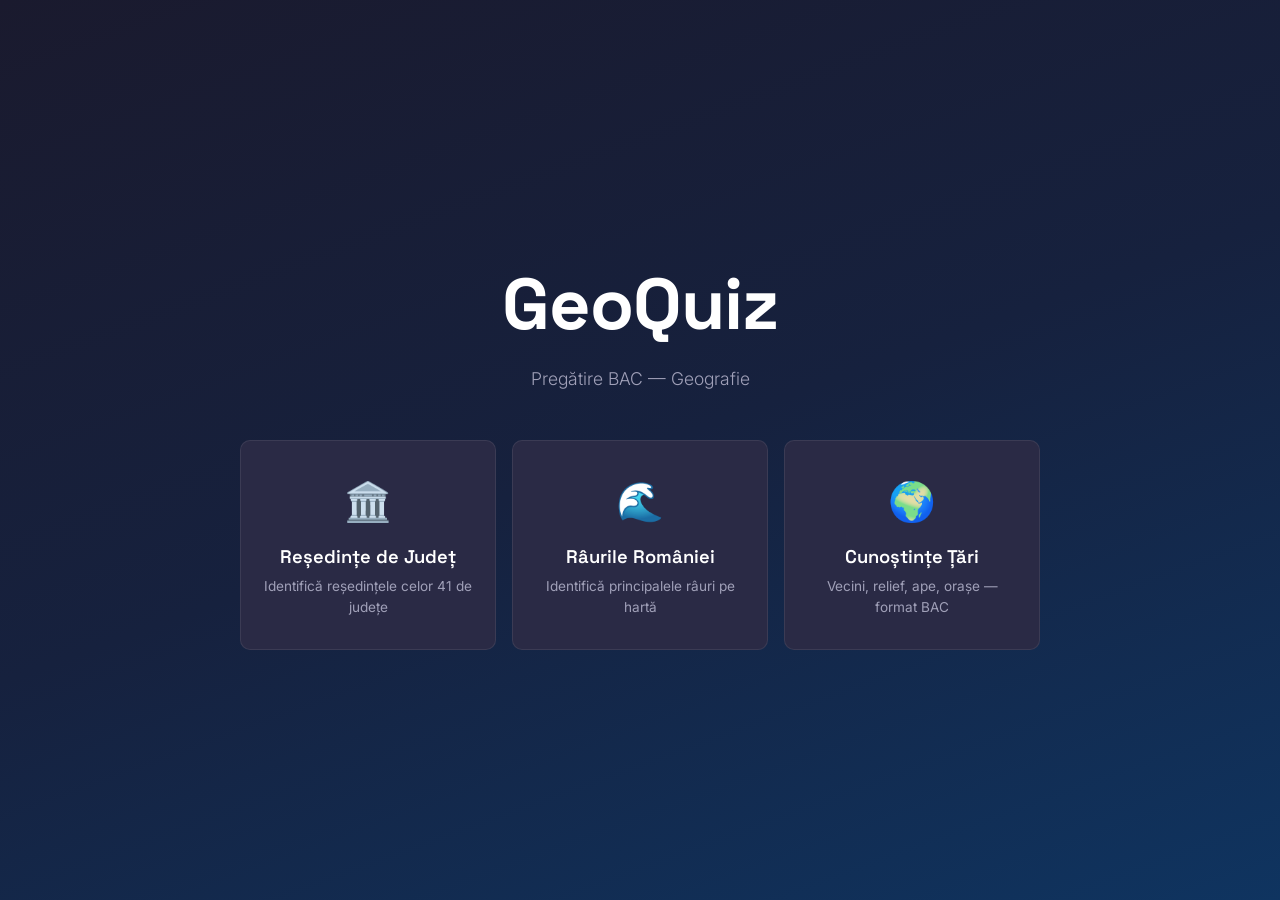
==== index.html @ 4edaafc9 "first commit" ====
<!DOCTYPE html>
<html lang="ro">
<head>
    <meta charset="UTF-8">
    <meta name="viewport" content="width=device-width, initial-scale=1.0">
    <title>GeoQuiz România — Pregătire BAC</title>
    <link rel="stylesheet" href="css/style.css">
    <link rel="preconnect" href="https://fonts.googleapis.com">
    <link href="https://fonts.googleapis.com/css2?family=Inter:wght@300;400;500;600;700&family=Space+Grotesk:wght@400;500;600;700&display=swap" rel="stylesheet">
</head>
<body>
    <div id="app">
        <!-- Main Menu -->
        <div id="menu-screen" class="screen active">
            <div class="menu-container">
                <div class="menu-header">
                    <h1>GeoQuiz</h1>
                    <p class="subtitle">Pregătire BAC — Geografie</p>
                </div>
                <div class="quiz-categories">
                    <div class="category-card" data-quiz="resedinte">
                        <span class="card-icon">🏛️</span>
                        <h3>Reședințe de Județ</h3>
                        <p>Identifică reședințele celor 41 de județe</p>
                    </div>
                    <div class="category-card" data-quiz="rauri">
                        <span class="card-icon">🌊</span>
                        <h3>Râurile României</h3>
                        <p>Identifică principalele râuri pe hartă</p>
                    </div>
                    <div class="category-card" data-quiz="tari-knowledge">
                        <span class="card-icon">🌍</span>
                        <h3>Cunoștințe Țări</h3>
                        <p>Vecini, relief, ape, orașe — format BAC</p>
                    </div>
                </div>
            </div>
        </div>

        <!-- Quiz Screen -->
        <div id="quiz-screen" class="screen">
            <div class="quiz-header">
                <button id="back-btn" class="btn-back">← Înapoi</button>
                <span id="quiz-title" class="quiz-info"></span>
                <div class="quiz-stats">
                    <span id="score-display">Scor: 0/0</span>
                    <span id="timer-display">⏱ 00:00</span>
                </div>
            </div>
            <div class="quiz-body">
                <div class="question-panel">
                    <p id="question-text">Încarcă...</p>
                    <div id="remaining-count" class="remaining">Rămase: 0</div>
                    <div id="feedback-msg" class="feedback"></div>
                </div>
                <div class="map-container" id="map-container"></div>
            </div>
            <div class="quiz-progress-bar">
                <div id="progress-fill" class="progress-fill"></div>
            </div>
        </div>

        <!-- Results Screen -->
        <div id="results-screen" class="screen">
            <div class="results-container">
                <h2>Felicitări!</h2>
                <div class="results-stats">
                    <div class="stat-item">
                        <span class="stat-label">Scor final</span>
                        <span id="final-score" class="stat-value">0/0</span>
                    </div>
                    <div class="stat-item">
                        <span class="stat-label">Acuratețe</span>
                        <span id="accuracy" class="stat-value">0%</span>
                    </div>
                    <div class="stat-item">
                        <span class="stat-label">Timp</span>
                        <span id="final-time" class="stat-value">00:00</span>
                    </div>
                </div>
                <div id="results-rank" class="results-rank"></div>
                <div class="results-actions">
                    <button id="retry-btn" class="btn-primary">Încearcă din nou</button>
                    <button id="menu-btn" class="btn-secondary">Meniu principal</button>
                </div>
            </div>
        </div>

        <!-- Country Knowledge Screen -->
        <div id="knowledge-screen" class="screen">
            <div class="knowledge-header">
                <button id="knowledge-back-btn" class="btn-back">← Înapoi</button>
                <h2 id="knowledge-title">Cunoștințe Țări</h2>
                <div class="knowledge-header-right">
                    <button id="knowledge-settings-btn" class="btn-back" title="Setări" style="display:none;">⚙️</button>
                    <button id="knowledge-next-btn" class="btn-primary btn-next" style="display:none;">Următoarea →</button>
                </div>
            </div>
            <div class="knowledge-body">
                <!-- Filter selection -->
                <div class="knowledge-filters" id="knowledge-filters">
                    <div class="filter-panel">
                        <h3>Ce vrei să exersezi?</h3>
                        <label class="filter-option">
                            <input type="checkbox" id="filter-vecini" checked>
                            <span>Vecinii României</span>
                            <small>Moldova, Ucraina, Ungaria, Serbia, Bulgaria</small>
                        </label>
                        <label class="filter-option">
                            <input type="checkbox" id="filter-importante" checked>
                            <span>Țări importante</span>
                            <small>Franța, Germania, Italia, Spania, Rusia, etc.</small>
                        </label>
                        <button id="start-knowledge-btn" class="btn-primary">Începe →</button>
                    </div>
                </div>

                <!-- Two-panel layout: form (center initially, then left) + answers (right) -->
                <div class="knowledge-panels" id="knowledge-panels">
                    <div class="knowledge-form" id="knowledge-form" style="display:none;">
                        <h3 id="country-name-display"></h3>
                        <p class="form-instructions">Completează câmpurile de mai jos:</p>
                        
                        <div class="form-group">
                            <label>1. Trei state vecine:</label>
                            <input type="text" id="input-vecin1" placeholder="Stat vecin 1" autocomplete="off">
                            <input type="text" id="input-vecin2" placeholder="Stat vecin 2" autocomplete="off">
                            <input type="text" id="input-vecin3" placeholder="Stat vecin 3" autocomplete="off">
                        </div>
                        
                        <div class="form-group">
                            <label>2. Două unități de relief:</label>
                            <input type="text" id="input-relief1" placeholder="Unitate de relief 1" autocomplete="off">
                            <input type="text" id="input-relief2" placeholder="Unitate de relief 2" autocomplete="off">
                        </div>
                        
                        <div class="form-group">
                            <label>3. Două ape curgătoare:</label>
                            <input type="text" id="input-apa1" placeholder="Apă curgătoare 1" autocomplete="off">
                            <input type="text" id="input-apa2" placeholder="Apă curgătoare 2" autocomplete="off">
                        </div>
                        
                        <div class="form-group">
                            <label>4. Trei orașe:</label>
                            <input type="text" id="input-oras1" placeholder="Oraș 1" autocomplete="off">
                            <input type="text" id="input-oras2" placeholder="Oraș 2" autocomplete="off">
                            <input type="text" id="input-oras3" placeholder="Oraș 3" autocomplete="off">
                        </div>
                        
                        <button id="verify-btn" class="btn-primary btn-verify">Verifică ✓</button>
                    </div>

                    <div class="knowledge-answers" id="knowledge-answers">
                        <h3>Răspunsuri corecte:</h3>
                        <div class="answer-section">
                            <h4>State vecine:</h4>
                            <p id="correct-vecini"></p>
                        </div>
                        <div class="answer-section">
                            <h4>Unități de relief:</h4>
                            <p id="correct-relief"></p>
                        </div>
                        <div class="answer-section">
                            <h4>Ape curgătoare:</h4>
                            <p id="correct-ape"></p>
                        </div>
                        <div class="answer-section">
                            <h4>Orașe:</h4>
                            <p id="correct-orase"></p>
                        </div>
                    </div>
                </div>
            </div>
        </div>
    </div>

    <script src="js/data/romania-counties.js"></script>
    <script src="js/data/romania-rivers.js"></script>
    <script src="js/data/countries-knowledge.js"></script>
    <script src="js/data/quiz-data.js"></script>
    <script src="js/engine.js"></script>
    <script src="js/app.js"></script>
</body>
</html>
---- css/style.css ----
/* ═══════════════════════════════════════════
   GeoQuiz România — Dark Clean Theme
   Inspired by HTML5UP Landed
   ═══════════════════════════════════════════ */

*, *::before, *::after {
    margin: 0;
    padding: 0;
    box-sizing: border-box;
}

:root {
    --bg: #1a1a2e;
    --bg-light: #22223a;
    --bg-card: #2a2a45;
    --accent: #4fc3f7;
    --accent-hover: #81d4fa;
    --success: #66bb6a;
    --error: #ef5350;
    --warning: #ffa726;
    --text: #eaeaea;
    --text-secondary: #a0a0b8;
    --text-muted: #6a6a80;
    --border: rgba(255,255,255,0.08);
    --shadow: 0 4px 20px rgba(0,0,0,0.3);
    --radius: 10px;
    --font: 'Inter', -apple-system, sans-serif;
    --font-heading: 'Space Grotesk', sans-serif;
}

html, body {
    height: 100%;
    overflow: hidden;
}

body {
    font-family: var(--font);
    background: var(--bg);
    color: var(--text);
    line-height: 1.5;
    -webkit-font-smoothing: antialiased;
}

/* ─── Screens ──────────────────────────────── */
#app {
    height: 100vh;
    overflow: hidden;
    position: relative;
}

.screen {
    display: none;
    position: absolute;
    top: 0; left: 0;
    width: 100%; height: 100%;
    flex-direction: column;
}

.screen.active {
    display: flex;
}

/* ═══════════════════════════════════════════
   MENU SCREEN
   ═══════════════════════════════════════════ */
#menu-screen {
    align-items: center;
    justify-content: center;
    background: linear-gradient(160deg, #1a1a2e 0%, #16213e 50%, #0f3460 100%);
    padding: 24px;
}

.menu-container {
    text-align: center;
    max-width: 800px;
    width: 100%;
}

.menu-header {
    margin-bottom: 48px;
}

.menu-header h1 {
    font-family: var(--font-heading);
    font-size: clamp(2.8rem, 7vw, 4.5rem);
    font-weight: 700;
    color: #fff;
    letter-spacing: -1px;
    margin-bottom: 8px;
}

.subtitle {
    font-size: 1.1rem;
    color: var(--text-secondary);
    font-weight: 300;
}

.quiz-categories {
    display: grid;
    grid-template-columns: repeat(auto-fit, minmax(220px, 1fr));
    gap: 16px;
}

.category-card {
    background: var(--bg-card);
    border: 1px solid var(--border);
    border-radius: var(--radius);
    padding: 32px 20px;
    cursor: pointer;
    transition: transform 0.2s, box-shadow 0.2s, border-color 0.2s;
    text-align: center;
}

.category-card:hover {
    transform: translateY(-3px);
    box-shadow: var(--shadow);
    border-color: rgba(79, 195, 247, 0.3);
}

.category-card:active {
    transform: translateY(-1px);
}

.card-icon {
    font-size: 2.4rem;
    margin-bottom: 12px;
    display: block;
}

.category-card h3 {
    font-family: var(--font-heading);
    font-size: 1.15rem;
    font-weight: 600;
    margin-bottom: 6px;
    color: #fff;
}

.category-card p {
    font-size: 0.85rem;
    color: var(--text-secondary);
}

/* ═══════════════════════════════════════════
   QUIZ SCREEN
   ═══════════════════════════════════════════ */
#quiz-screen {
    height: 100vh;
}

.quiz-header {
    display: flex;
    align-items: center;
    justify-content: space-between;
    padding: 12px 20px;
    background: var(--bg-light);
    border-bottom: 1px solid var(--border);
    gap: 12px;
    flex-wrap: wrap;
    flex-shrink: 0;
}

.btn-back {
    background: none;
    border: 1px solid var(--border);
    padding: 8px 16px;
    border-radius: 6px;
    cursor: pointer;
    font-size: 0.9rem;
    color: var(--text-secondary);
    transition: all 0.2s;
    font-family: var(--font);
}

.btn-back:hover {
    background: var(--bg-card);
    color: var(--text);
    border-color: rgba(255,255,255,0.15);
}

.quiz-info {
    font-family: var(--font-heading);
    font-weight: 600;
    font-size: 1.05rem;
    color: #fff;
}

.quiz-stats {
    display: flex;
    gap: 16px;
    font-size: 0.9rem;
    color: var(--text-secondary);
}

.quiz-body {
    flex: 1;
    display: flex;
    flex-direction: column;
    overflow: hidden;
}

.question-panel {
    padding: 14px 20px;
    background: var(--bg-light);
    border-bottom: 1px solid var(--border);
    text-align: center;
    flex-shrink: 0;
}

#question-text {
    font-size: 1.25rem;
    font-weight: 600;
    color: #fff;
}

.remaining {
    font-size: 0.82rem;
    color: var(--text-muted);
    margin-top: 4px;
}

.feedback {
    font-size: 0.9rem;
    margin-top: 6px;
    min-height: 1.2em;
    font-weight: 500;
}

.feedback.success { color: var(--success); }
.feedback.error { color: var(--error); }

/* ─── Map ──────────────────────────────────── */
.map-container {
    flex: 1;
    display: flex;
    align-items: center;
    justify-content: center;
    padding: 15px;
    overflow: hidden;
    background: #151528;
    position: relative;
}

.map-container svg {
    max-width: 100%;
    max-height: 100%;
    width: 100%;
    height: 100%;
    object-fit: contain;
}

/* SVG Counties */
.map-container svg path.county,
.map-container svg path.country {
    fill: #2a2a50;
    stroke: #4a4a70;
    stroke-width: 1;
    cursor: pointer;
    transition: fill 0.2s, stroke 0.2s;
}

.map-container svg circle.county {
    fill: #2a2a50;
    stroke: #4a4a70;
    stroke-width: 1;
    cursor: pointer;
    transition: fill 0.2s;
}

.map-container svg path.county:hover,
.map-container svg path.country:hover,
.map-container svg circle.county:hover {
    fill: #3a3a6a;
    stroke: var(--accent);
    stroke-width: 1.5;
}

.map-container svg path.correct,
.map-container svg circle.correct {
    fill: #1b4332 !important;
    stroke: var(--success) !important;
    stroke-width: 1.5;
    cursor: default;
}

.map-container svg path.incorrect,
.map-container svg circle.incorrect {
    fill: #4a1520 !important;
    stroke: var(--error) !important;
    animation: shake 0.4s;
}

.map-container svg path.highlight,
.map-container svg circle.highlight {
    fill: #4a3a10 !important;
    stroke: var(--warning) !important;
    stroke-width: 2.5;
    stroke-dasharray: 4 2;
    animation: pulseHighlight 1.2s infinite;
}

@keyframes pulseHighlight {
    0%, 100% { stroke-opacity: 1; }
    50% { stroke-opacity: 0.5; }
}

/* SVG Rivers */
.map-container svg path.river {
    fill: none !important;
    stroke: #5dade2;
    stroke-width: 2.5;
    stroke-linecap: round;
    stroke-linejoin: round;
    cursor: pointer;
    transition: stroke-width 0.2s, stroke 0.2s;
}

.map-container svg path.river:hover {
    stroke: var(--accent);
    stroke-width: 4;
}

.map-container svg path.river.correct {
    stroke: var(--success) !important;
    stroke-width: 3.5;
    cursor: default;
}

.map-container svg path.river.incorrect {
    stroke: var(--error) !important;
    stroke-width: 3.5;
    animation: shake 0.4s;
}

.map-container svg path.river.highlight {
    stroke: var(--warning) !important;
    stroke-width: 4;
}

@keyframes shake {
    0%, 100% { transform: translateX(0); }
    25% { transform: translateX(-3px); }
    75% { transform: translateX(3px); }
}

/* Progress bar */
.quiz-progress-bar {
    height: 3px;
    background: var(--bg-light);
    flex-shrink: 0;
}

.progress-fill {
    height: 100%;
    width: 0%;
    background: linear-gradient(90deg, var(--accent), var(--success));
    transition: width 0.4s ease;
}

/* ═══════════════════════════════════════════
   RESULTS SCREEN
   ═══════════════════════════════════════════ */
#results-screen {
    align-items: center;
    justify-content: center;
    background: linear-gradient(160deg, #1a1a2e 0%, #16213e 50%, #0f3460 100%);
    padding: 24px;
}

.results-container {
    background: var(--bg-card);
    border: 1px solid var(--border);
    border-radius: var(--radius);
    padding: 40px;
    text-align: center;
    max-width: 420px;
    width: 100%;
    box-shadow: var(--shadow);
}

.results-container h2 {
    font-family: var(--font-heading);
    font-size: 1.8rem;
    margin-bottom: 24px;
    color: #fff;
}

.results-stats {
    display: flex;
    flex-direction: column;
    gap: 12px;
    margin-bottom: 20px;
}

.stat-item {
    display: flex;
    justify-content: space-between;
    align-items: center;
    padding: 12px 16px;
    background: var(--bg-light);
    border-radius: 8px;
}

.stat-label {
    color: var(--text-secondary);
    font-size: 0.9rem;
}

.stat-value {
    font-weight: 700;
    font-size: 1.1rem;
    color: var(--accent);
}

.results-rank {
    font-size: 0.9rem;
    font-weight: 500;
    color: var(--warning);
    margin-bottom: 24px;
    padding: 8px 16px;
    background: rgba(255, 167, 38, 0.08);
    border-radius: 6px;
    border: 1px solid rgba(255, 167, 38, 0.2);
}

.results-actions {
    display: flex;
    gap: 12px;
    justify-content: center;
    flex-wrap: wrap;
}

/* ─── Buttons ──────────────────────────────── */
.btn-primary, .btn-secondary {
    padding: 11px 22px;
    border: none;
    border-radius: 8px;
    font-size: 0.95rem;
    cursor: pointer;
    font-weight: 500;
    font-family: var(--font);
    transition: all 0.2s;
}

.btn-primary {
    background: var(--accent);
    color: #111;
}

.btn-primary:hover {
    background: var(--accent-hover);
    box-shadow: 0 4px 12px rgba(79, 195, 247, 0.3);
}

.btn-secondary {
    background: var(--bg-light);
    color: var(--text);
    border: 1px solid var(--border);
}

.btn-secondary:hover {
    background: var(--bg-card);
    border-color: rgba(255,255,255,0.15);
}

/* ═══════════════════════════════════════════
   KNOWLEDGE SCREEN
   ═══════════════════════════════════════════ */
#knowledge-screen {
    height: 100vh;
}

.knowledge-header {
    display: flex;
    align-items: center;
    justify-content: space-between;
    padding: 12px 20px;
    background: var(--bg-light);
    border-bottom: 1px solid var(--border);
    flex-shrink: 0;
}

.knowledge-header h2 {
    font-family: var(--font-heading);
    font-size: 1.05rem;
    color: #fff;
}

.knowledge-header-right {
    display: flex;
    gap: 8px;
    align-items: center;
}

.btn-next {
    padding: 8px 16px;
    font-size: 0.85rem;
}

.knowledge-body {
    flex: 1;
    display: flex;
    overflow: hidden;
    position: relative;
}

/* Filters */
.knowledge-filters {
    flex: 1;
    display: flex;
    align-items: center;
    justify-content: center;
    padding: 30px;
}

.filter-panel {
    max-width: 400px;
    width: 100%;
}

.filter-panel h3 {
    font-family: var(--font-heading);
    font-size: 1.2rem;
    margin-bottom: 20px;
    color: #fff;
}

.filter-option {
    display: flex;
    align-items: flex-start;
    gap: 12px;
    padding: 16px;
    background: var(--bg-card);
    border: 1px solid var(--border);
    border-radius: var(--radius);
    margin-bottom: 10px;
    cursor: pointer;
    transition: border-color 0.2s;
    flex-wrap: wrap;
}

.filter-option:hover {
    border-color: rgba(79, 195, 247, 0.3);
}

.filter-option input[type="checkbox"] {
    width: 18px;
    height: 18px;
    margin-top: 2px;
    accent-color: var(--accent);
    cursor: pointer;
}

.filter-option span {
    font-weight: 600;
    font-size: 0.95rem;
    color: var(--text);
}

.filter-option small {
    width: 100%;
    padding-left: 30px;
    color: var(--text-muted);
    font-size: 0.8rem;
    margin-top: 2px;
}

.filter-panel .btn-primary {
    width: 100%;
    margin-top: 16px;
}

/* Knowledge Form */
.knowledge-form {
    flex: 1;
    padding: 24px;
    overflow-y: auto;
    max-width: 550px;
}

.knowledge-form h3 {
    font-family: var(--font-heading);
    font-size: 1.4rem;
    color: var(--accent);
    margin-bottom: 4px;
}

.form-instructions {
    color: var(--text-secondary);
    margin-bottom: 20px;
    font-size: 0.9rem;
}

.form-group {
    margin-bottom: 18px;
}

.form-group label {
    display: block;
    font-weight: 600;
    margin-bottom: 8px;
    color: var(--text);
    font-size: 0.93rem;
}

.form-group input {
    display: block;
    width: 100%;
    padding: 10px 14px;
    background: var(--bg-light);
    border: 1px solid var(--border);
    border-radius: 6px;
    font-size: 0.95rem;
    color: var(--text);
    font-family: var(--font);
    margin-bottom: 6px;
    transition: border-color 0.2s, box-shadow 0.2s;
}

.form-group input::placeholder {
    color: var(--text-muted);
}

.form-group input:focus {
    outline: none;
    border-color: var(--accent);
    box-shadow: 0 0 0 3px rgba(79, 195, 247, 0.1);
}

.form-group input.correct-input {
    border-color: var(--success);
    background: rgba(102, 187, 106, 0.05);
}

.form-group input.wrong-input {
    border-color: var(--error);
    background: rgba(239, 83, 80, 0.05);
}

.btn-verify {
    width: 100%;
    padding: 14px;
    font-size: 1rem;
    margin-top: 10px;
}

/* Answers panel */
.knowledge-answers {
    position: absolute;
    right: 0; top: 0; bottom: 0;
    width: 360px;
    background: var(--bg-light);
    border-left: 1px solid var(--border);
    padding: 24px;
    overflow-y: auto;
    transform: translateX(100%);
    transition: transform 0.35s ease;
    box-shadow: -4px 0 20px rgba(0,0,0,0.3);
}

.knowledge-answers.visible {
    transform: translateX(0);
}

.knowledge-answers h3 {
    font-family: var(--font-heading);
    font-size: 1.1rem;
    color: var(--success);
    margin-bottom: 16px;
    padding-bottom: 8px;
    border-bottom: 1px solid var(--border);
}

.answer-section {
    margin-bottom: 16px;
}

.answer-section h4 {
    font-size: 0.8rem;
    color: var(--text-muted);
    margin-bottom: 3px;
    text-transform: uppercase;
    letter-spacing: 0.5px;
}

.answer-section p {
    font-size: 0.93rem;
    color: var(--text);
    line-height: 1.6;
}

/* ═══════════════════════════════════════════
   RESPONSIVE
   ═══════════════════════════════════════════ */
@media (max-width: 768px) {
    .menu-header h1 { font-size: 2.4rem; }
    .quiz-categories { grid-template-columns: 1fr 1fr; }
    .quiz-header { padding: 10px 12px; }
    #question-text { font-size: 1.05rem; }
    .results-container { padding: 24px; }

    .knowledge-body { flex-direction: column; }
    .knowledge-form { max-width: 100%; }
    .knowledge-answers {
        position: relative;
        width: 100%;
        transform: translateY(100%);
        border-left: none;
        border-top: 1px solid var(--border);
    }
    .knowledge-answers.visible { transform: translateY(0); }
}

@media (max-width: 480px) {
    .quiz-categories { grid-template-columns: 1fr; }
    .results-actions { flex-direction: column; }
}

/* ─── Scrollbar ────────────────────────────── */
::-webkit-scrollbar { width: 6px; }
::-webkit-scrollbar-track { background: var(--bg); }
::-webkit-scrollbar-thumb { background: var(--text-muted); border-radius: 3px; }
::-webkit-scrollbar-thumb:hover { background: var(--text-secondary); }

/* ─── Tooltip ──────────────────────────────── */
.map-tooltip {
    position: absolute;
    background: rgba(0,0,0,0.85);
    color: #fff;
    padding: 4px 10px;
    border-radius: 4px;
    font-size: 0.8rem;
    pointer-events: none;
    z-index: 100;
    display: none;
}

/* ─── Map Labels (appear after correct answer) ── */
.map-label {
    font-size: 7px;
    font-family: 'Inter', sans-serif;
    font-weight: 600;
    fill: #fff;
    pointer-events: none;
    text-shadow: 0 1px 2px rgba(0,0,0,0.8);
    filter: drop-shadow(0 0 2px rgba(0,0,0,0.9));
}
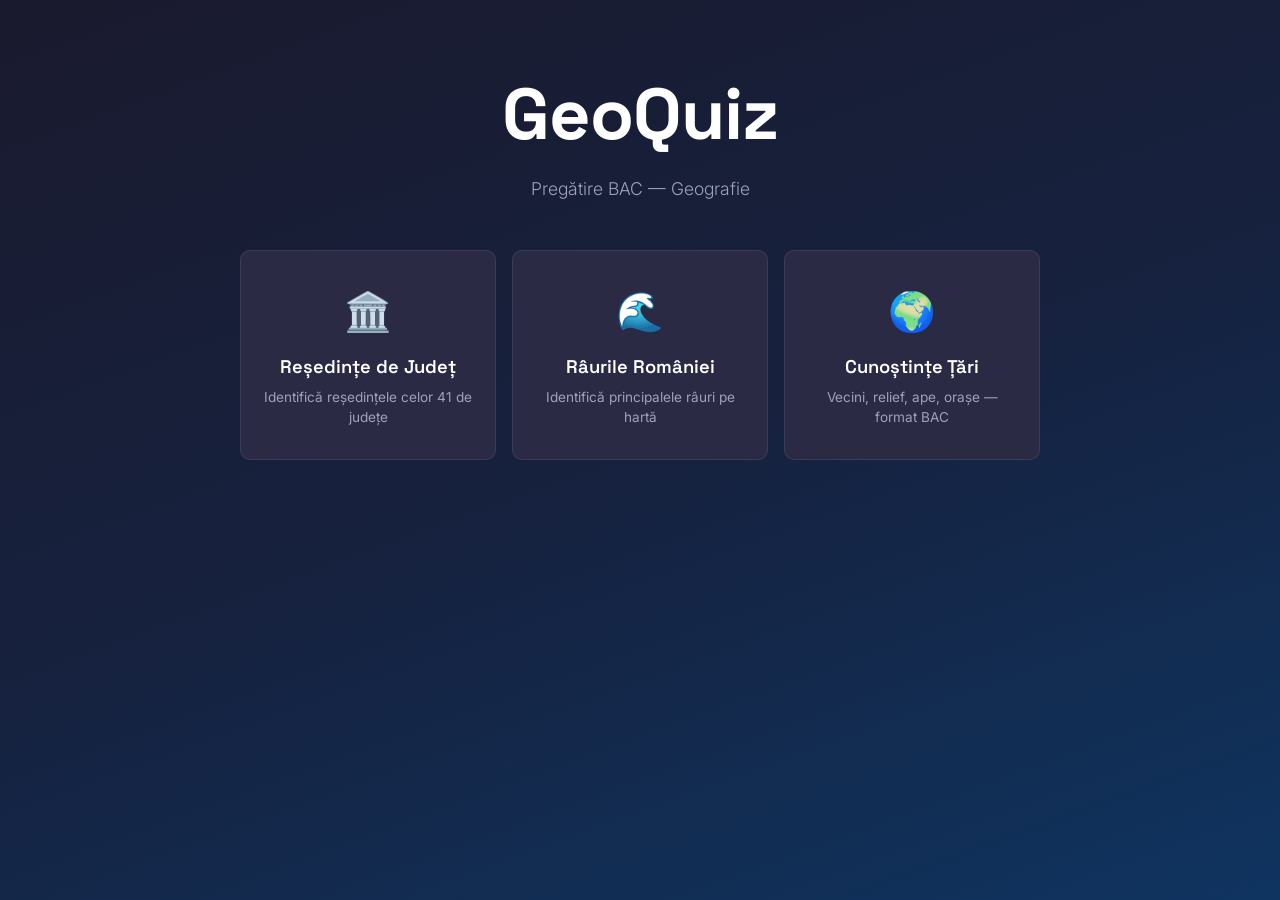
==== commit a18d6040: "mobile friendly" ====
--- a/index.html
+++ b/index.html
@@ -2,7 +2,7 @@
 <html lang="ro">
 <head>
     <meta charset="UTF-8">
-    <meta name="viewport" content="width=device-width, initial-scale=1.0">
+    <meta name="viewport" content="width=device-width, initial-scale=1.0, maximum-scale=1.0, user-scalable=no">
     <title>GeoQuiz România — Pregătire BAC</title>
     <link rel="stylesheet" href="css/style.css">
     <link rel="preconnect" href="https://fonts.googleapis.com">
@@ -92,82 +92,98 @@
                 <button id="knowledge-back-btn" class="btn-back">← Înapoi</button>
                 <h2 id="knowledge-title">Cunoștințe Țări</h2>
                 <div class="knowledge-header-right">
-                    <button id="knowledge-settings-btn" class="btn-back" title="Setări" style="display:none;">⚙️</button>
-                    <button id="knowledge-next-btn" class="btn-primary btn-next" style="display:none;">Următoarea →</button>
-                </div>
-            </div>
-            <div class="knowledge-body">
+                    <button id="knowledge-settings-btn" class="btn-icon" title="Schimbă categorii" style="display:none;">⚙️</button>
+                    <button id="knowledge-next-btn" class="btn-next" style="display:none;">Următoarea →</button>
+                </div>
+            </div>
+
+            <div class="knowledge-content">
                 <!-- Filter selection -->
                 <div class="knowledge-filters" id="knowledge-filters">
-                    <div class="filter-panel">
-                        <h3>Ce vrei să exersezi?</h3>
+                    <div class="filter-card">
+                        <div class="filter-card-header">
+                            <span class="filter-emoji">📚</span>
+                            <h3>Alege categoriile</h3>
+                        </div>
                         <label class="filter-option">
                             <input type="checkbox" id="filter-vecini" checked>
-                            <span>Vecinii României</span>
-                            <small>Moldova, Ucraina, Ungaria, Serbia, Bulgaria</small>
+                            <div class="filter-text">
+                                <span>Vecinii României</span>
+                                <small>Moldova, Ucraina, Ungaria, Serbia, Bulgaria</small>
+                            </div>
                         </label>
                         <label class="filter-option">
                             <input type="checkbox" id="filter-importante" checked>
-                            <span>Țări importante</span>
-                            <small>Franța, Germania, Italia, Spania, Rusia, etc.</small>
+                            <div class="filter-text">
+                                <span>Țări importante</span>
+                                <small>Franța, Germania, Italia, Spania, Rusia, etc.</small>
+                            </div>
                         </label>
-                        <button id="start-knowledge-btn" class="btn-primary">Începe →</button>
-                    </div>
-                </div>
-
-                <!-- Two-panel layout: form (center initially, then left) + answers (right) -->
-                <div class="knowledge-panels" id="knowledge-panels">
-                    <div class="knowledge-form" id="knowledge-form" style="display:none;">
+                        <button id="start-knowledge-btn" class="btn-primary btn-large">Începe</button>
+                    </div>
+                </div>
+
+                <!-- Quiz area -->
+                <div class="knowledge-quiz" id="knowledge-quiz" style="display:none;">
+                    <!-- Country name banner -->
+                    <div class="country-banner">
+                        <span class="country-flag">🌍</span>
                         <h3 id="country-name-display"></h3>
-                        <p class="form-instructions">Completează câmpurile de mai jos:</p>
-                        
-                        <div class="form-group">
-                            <label>1. Trei state vecine:</label>
-                            <input type="text" id="input-vecin1" placeholder="Stat vecin 1" autocomplete="off">
-                            <input type="text" id="input-vecin2" placeholder="Stat vecin 2" autocomplete="off">
-                            <input type="text" id="input-vecin3" placeholder="Stat vecin 3" autocomplete="off">
-                        </div>
-                        
-                        <div class="form-group">
-                            <label>2. Două unități de relief:</label>
-                            <input type="text" id="input-relief1" placeholder="Unitate de relief 1" autocomplete="off">
-                            <input type="text" id="input-relief2" placeholder="Unitate de relief 2" autocomplete="off">
-                        </div>
-                        
-                        <div class="form-group">
-                            <label>3. Două ape curgătoare:</label>
-                            <input type="text" id="input-apa1" placeholder="Apă curgătoare 1" autocomplete="off">
-                            <input type="text" id="input-apa2" placeholder="Apă curgătoare 2" autocomplete="off">
-                        </div>
-                        
-                        <div class="form-group">
-                            <label>4. Trei orașe:</label>
-                            <input type="text" id="input-oras1" placeholder="Oraș 1" autocomplete="off">
-                            <input type="text" id="input-oras2" placeholder="Oraș 2" autocomplete="off">
-                            <input type="text" id="input-oras3" placeholder="Oraș 3" autocomplete="off">
-                        </div>
-                        
-                        <button id="verify-btn" class="btn-primary btn-verify">Verifică ✓</button>
-                    </div>
-
-                    <div class="knowledge-answers" id="knowledge-answers">
-                        <h3>Răspunsuri corecte:</h3>
-                        <div class="answer-section">
-                            <h4>State vecine:</h4>
-                            <p id="correct-vecini"></p>
-                        </div>
-                        <div class="answer-section">
-                            <h4>Unități de relief:</h4>
-                            <p id="correct-relief"></p>
-                        </div>
-                        <div class="answer-section">
-                            <h4>Ape curgătoare:</h4>
-                            <p id="correct-ape"></p>
-                        </div>
-                        <div class="answer-section">
-                            <h4>Orașe:</h4>
-                            <p id="correct-orase"></p>
-                        </div>
+                    </div>
+
+                    <!-- Form card -->
+                    <div class="knowledge-form-card" id="knowledge-form">
+                        <div class="form-section">
+                            <div class="form-section-header">
+                                <span class="section-number">1</span>
+                                <label>Trei state vecine</label>
+                            </div>
+                            <div class="form-inputs">
+                                <input type="text" id="input-vecin1" placeholder="Stat vecin" autocomplete="off">
+                                <input type="text" id="input-vecin2" placeholder="Stat vecin" autocomplete="off">
+                                <input type="text" id="input-vecin3" placeholder="Stat vecin" autocomplete="off">
+                            </div>
+                            <div class="correct-inline" id="correct-vecini"></div>
+                        </div>
+                        
+                        <div class="form-section">
+                            <div class="form-section-header">
+                                <span class="section-number">2</span>
+                                <label>Două unități de relief</label>
+                            </div>
+                            <div class="form-inputs">
+                                <input type="text" id="input-relief1" placeholder="Unitate de relief" autocomplete="off">
+                                <input type="text" id="input-relief2" placeholder="Unitate de relief" autocomplete="off">
+                            </div>
+                            <div class="correct-inline" id="correct-relief"></div>
+                        </div>
+                        
+                        <div class="form-section">
+                            <div class="form-section-header">
+                                <span class="section-number">3</span>
+                                <label>Două ape curgătoare</label>
+                            </div>
+                            <div class="form-inputs">
+                                <input type="text" id="input-apa1" placeholder="Apă curgătoare" autocomplete="off">
+                                <input type="text" id="input-apa2" placeholder="Apă curgătoare" autocomplete="off">
+                            </div>
+                            <div class="correct-inline" id="correct-ape"></div>
+                        </div>
+                        
+                        <div class="form-section">
+                            <div class="form-section-header">
+                                <span class="section-number">4</span>
+                                <label>Trei orașe</label>
+                            </div>
+                            <div class="form-inputs">
+                                <input type="text" id="input-oras1" placeholder="Oraș" autocomplete="off">
+                                <input type="text" id="input-oras2" placeholder="Oraș" autocomplete="off">
+                                <input type="text" id="input-oras3" placeholder="Oraș" autocomplete="off">
+                            </div>
+                            <div class="correct-inline" id="correct-orase"></div>
+                        </div>
+                        
+                        <button id="verify-btn" class="btn-primary btn-large btn-verify">Verifică</button>
                     </div>
                 </div>
             </div>
--- a/css/style.css
+++ b/css/style.css
@@ -31,6 +31,7 @@
 html, body {
     height: 100%;
     overflow: hidden;
+    overscroll-behavior: none;
 }
 
 body {
@@ -39,11 +40,13 @@
     color: var(--text);
     line-height: 1.5;
     -webkit-font-smoothing: antialiased;
+    -webkit-tap-highlight-color: transparent;
 }
 
 /* ─── Screens ──────────────────────────────── */
 #app {
     height: 100vh;
+    height: 100dvh; /* dynamic viewport height - fixes mobile browser bars */
     overflow: hidden;
     position: relative;
 }
@@ -54,6 +57,7 @@
     top: 0; left: 0;
     width: 100%; height: 100%;
     flex-direction: column;
+    overflow: hidden;
 }
 
 .screen.active {
@@ -68,6 +72,11 @@
     justify-content: center;
     background: linear-gradient(160deg, #1a1a2e 0%, #16213e 50%, #0f3460 100%);
     padding: 24px;
+    overflow-y: auto;
+    -webkit-overflow-scrolling: touch;
+    justify-content: flex-start;
+    padding-top: 60px;
+    padding-bottom: 60px;
 }
 
 .menu-container {
@@ -364,6 +373,8 @@
     justify-content: center;
     background: linear-gradient(160deg, #1a1a2e 0%, #16213e 50%, #0f3460 100%);
     padding: 24px;
+    overflow-y: auto;
+    -webkit-overflow-scrolling: touch;
 }
 
 .results-container {
@@ -467,6 +478,7 @@
    ═══════════════════════════════════════════ */
 #knowledge-screen {
     height: 100vh;
+    height: 100dvh;
 }
 
 .knowledge-header {
@@ -491,51 +503,95 @@
     align-items: center;
 }
 
+.btn-icon {
+    background: none;
+    border: 1px solid var(--border);
+    padding: 8px 12px;
+    border-radius: 6px;
+    cursor: pointer;
+    font-size: 1rem;
+    transition: background 0.2s;
+}
+
+.btn-icon:hover {
+    background: var(--bg-card);
+}
+
 .btn-next {
+    background: var(--accent);
+    color: #111;
+    border: none;
     padding: 8px 16px;
+    border-radius: 6px;
+    cursor: pointer;
     font-size: 0.85rem;
-}
-
-.knowledge-body {
+    font-weight: 500;
+    font-family: var(--font);
+    transition: background 0.2s;
+}
+
+.btn-next:hover {
+    background: var(--accent-hover);
+}
+
+.btn-large {
+    padding: 14px 24px;
+    font-size: 1rem;
+}
+
+/* Knowledge content area */
+.knowledge-content {
     flex: 1;
-    display: flex;
-    overflow: hidden;
-    position: relative;
-}
-
-/* Filters */
+    overflow-y: auto;
+    -webkit-overflow-scrolling: touch;
+    padding: 20px;
+}
+
+/* Filters card */
 .knowledge-filters {
-    flex: 1;
     display: flex;
     align-items: center;
     justify-content: center;
-    padding: 30px;
-}
-
-.filter-panel {
+    min-height: 100%;
+}
+
+.filter-card {
     max-width: 400px;
     width: 100%;
-}
-
-.filter-panel h3 {
-    font-family: var(--font-heading);
-    font-size: 1.2rem;
-    margin-bottom: 20px;
-    color: #fff;
-}
-
-.filter-option {
-    display: flex;
-    align-items: flex-start;
-    gap: 12px;
-    padding: 16px;
     background: var(--bg-card);
     border: 1px solid var(--border);
     border-radius: var(--radius);
+    padding: 28px;
+}
+
+.filter-card-header {
+    display: flex;
+    align-items: center;
+    gap: 12px;
+    margin-bottom: 20px;
+}
+
+.filter-emoji {
+    font-size: 1.6rem;
+}
+
+.filter-card-header h3 {
+    font-family: var(--font-heading);
+    font-size: 1.2rem;
+    color: #fff;
+}
+
+.filter-option {
+    display: flex;
+    align-items: center;
+    gap: 12px;
+    padding: 14px 16px;
+    background: var(--bg-light);
+    border: 1px solid var(--border);
+    border-radius: 8px;
     margin-bottom: 10px;
     cursor: pointer;
     transition: border-color 0.2s;
-    flex-wrap: wrap;
 }
 
 .filter-option:hover {
@@ -543,149 +599,152 @@
 }
 
 .filter-option input[type="checkbox"] {
-    width: 18px;
-    height: 18px;
-    margin-top: 2px;
+    width: 20px;
+    height: 20px;
     accent-color: var(--accent);
     cursor: pointer;
-}
-
-.filter-option span {
+    flex-shrink: 0;
+}
+
+.filter-text {
+    display: flex;
+    flex-direction: column;
+    gap: 2px;
+}
+
+.filter-text span {
     font-weight: 600;
     font-size: 0.95rem;
     color: var(--text);
 }
 
-.filter-option small {
-    width: 100%;
-    padding-left: 30px;
+.filter-text small {
     color: var(--text-muted);
     font-size: 0.8rem;
-    margin-top: 2px;
-}
-
-.filter-panel .btn-primary {
+}
+
+.filter-card .btn-primary {
     width: 100%;
     margin-top: 16px;
 }
 
-/* Knowledge Form */
-.knowledge-form {
-    flex: 1;
-    padding: 24px;
-    overflow-y: auto;
-    max-width: 550px;
-}
-
-.knowledge-form h3 {
+/* Country banner */
+.country-banner {
+    display: flex;
+    align-items: center;
+    gap: 10px;
+    margin-bottom: 20px;
+    padding: 14px 18px;
+    background: var(--bg-card);
+    border: 1px solid var(--border);
+    border-radius: var(--radius);
+}
+
+.country-flag {
+    font-size: 1.4rem;
+}
+
+.country-banner h3 {
     font-family: var(--font-heading);
-    font-size: 1.4rem;
+    font-size: 1.15rem;
     color: var(--accent);
-    margin-bottom: 4px;
-}
-
-.form-instructions {
-    color: var(--text-secondary);
+}
+
+/* Form card */
+.knowledge-form-card {
+    max-width: 500px;
+}
+
+.form-section {
     margin-bottom: 20px;
-    font-size: 0.9rem;
-}
-
-.form-group {
-    margin-bottom: 18px;
-}
-
-.form-group label {
-    display: block;
+}
+
+.form-section-header {
+    display: flex;
+    align-items: center;
+    gap: 10px;
+    margin-bottom: 10px;
+}
+
+.section-number {
+    display: flex;
+    align-items: center;
+    justify-content: center;
+    width: 26px;
+    height: 26px;
+    background: var(--accent);
+    color: #111;
+    font-size: 0.8rem;
+    font-weight: 700;
+    border-radius: 50%;
+    flex-shrink: 0;
+}
+
+.form-section-header label {
     font-weight: 600;
-    margin-bottom: 8px;
+    font-size: 0.93rem;
     color: var(--text);
-    font-size: 0.93rem;
-}
-
-.form-group input {
-    display: block;
+}
+
+.form-inputs {
+    display: flex;
+    flex-direction: column;
+    gap: 6px;
+}
+
+.form-inputs input {
     width: 100%;
-    padding: 10px 14px;
+    padding: 11px 14px;
     background: var(--bg-light);
     border: 1px solid var(--border);
     border-radius: 6px;
     font-size: 0.95rem;
     color: var(--text);
     font-family: var(--font);
-    margin-bottom: 6px;
     transition: border-color 0.2s, box-shadow 0.2s;
 }
 
-.form-group input::placeholder {
+.form-inputs input::placeholder {
     color: var(--text-muted);
 }
 
-.form-group input:focus {
+.form-inputs input:focus {
     outline: none;
     border-color: var(--accent);
     box-shadow: 0 0 0 3px rgba(79, 195, 247, 0.1);
 }
 
-.form-group input.correct-input {
+.form-inputs input.correct-input {
     border-color: var(--success);
-    background: rgba(102, 187, 106, 0.05);
-}
-
-.form-group input.wrong-input {
+    background: rgba(102, 187, 106, 0.08);
+}
+
+.form-inputs input.wrong-input {
     border-color: var(--error);
-    background: rgba(239, 83, 80, 0.05);
+    background: rgba(239, 83, 80, 0.08);
+}
+
+/* Inline correct answers - appears after verify */
+.correct-inline {
+    font-size: 0.82rem;
+    color: var(--success);
+    padding: 0;
+    max-height: 0;
+    overflow: hidden;
+    opacity: 0;
+    transition: all 0.3s ease;
+    line-height: 1.5;
+}
+
+.correct-inline.visible {
+    padding: 8px 0 0 36px;
+    max-height: 100px;
+    opacity: 1;
 }
 
 .btn-verify {
     width: 100%;
-    padding: 14px;
-    font-size: 1rem;
-    margin-top: 10px;
-}
-
-/* Answers panel */
-.knowledge-answers {
-    position: absolute;
-    right: 0; top: 0; bottom: 0;
-    width: 360px;
-    background: var(--bg-light);
-    border-left: 1px solid var(--border);
-    padding: 24px;
-    overflow-y: auto;
-    transform: translateX(100%);
-    transition: transform 0.35s ease;
-    box-shadow: -4px 0 20px rgba(0,0,0,0.3);
-}
-
-.knowledge-answers.visible {
-    transform: translateX(0);
-}
-
-.knowledge-answers h3 {
-    font-family: var(--font-heading);
-    font-size: 1.1rem;
-    color: var(--success);
-    margin-bottom: 16px;
-    padding-bottom: 8px;
-    border-bottom: 1px solid var(--border);
-}
-
-.answer-section {
-    margin-bottom: 16px;
-}
-
-.answer-section h4 {
-    font-size: 0.8rem;
-    color: var(--text-muted);
-    margin-bottom: 3px;
-    text-transform: uppercase;
-    letter-spacing: 0.5px;
-}
-
-.answer-section p {
-    font-size: 0.93rem;
-    color: var(--text);
-    line-height: 1.6;
+    margin-top: 12px;
 }
 
 /* ═══════════════════════════════════════════
@@ -693,26 +752,38 @@
    ═══════════════════════════════════════════ */
 @media (max-width: 768px) {
     .menu-header h1 { font-size: 2.4rem; }
+    .menu-header { margin-bottom: 32px; }
     .quiz-categories { grid-template-columns: 1fr 1fr; }
-    .quiz-header { padding: 10px 12px; }
-    #question-text { font-size: 1.05rem; }
+
+    .quiz-header {
+        padding: 8px 12px;
+        flex-wrap: wrap;
+    }
+    .quiz-header .quiz-info {
+        order: -1;
+        width: 100%;
+        text-align: center;
+        margin-bottom: 4px;
+        font-size: 0.9rem;
+    }
+    #question-text { font-size: 1rem; }
+    .question-panel { padding: 10px 14px; }
+
     .results-container { padding: 24px; }
 
-    .knowledge-body { flex-direction: column; }
-    .knowledge-form { max-width: 100%; }
-    .knowledge-answers {
-        position: relative;
-        width: 100%;
-        transform: translateY(100%);
-        border-left: none;
-        border-top: 1px solid var(--border);
+    /* Map — ensure usable size */
+    .map-container {
+        min-height: 50vh;
     }
-    .knowledge-answers.visible { transform: translateY(0); }
 }
 
 @media (max-width: 480px) {
+    .menu-header h1 { font-size: 1.8rem; }
     .quiz-categories { grid-template-columns: 1fr; }
     .results-actions { flex-direction: column; }
+    .btn-primary, .btn-secondary { width: 100%; text-align: center; }
+    .quiz-stats { gap: 10px; font-size: 0.78rem; }
+    .category-card { padding: 24px 16px; }
 }
 
 /* ─── Scrollbar ────────────────────────────── */
